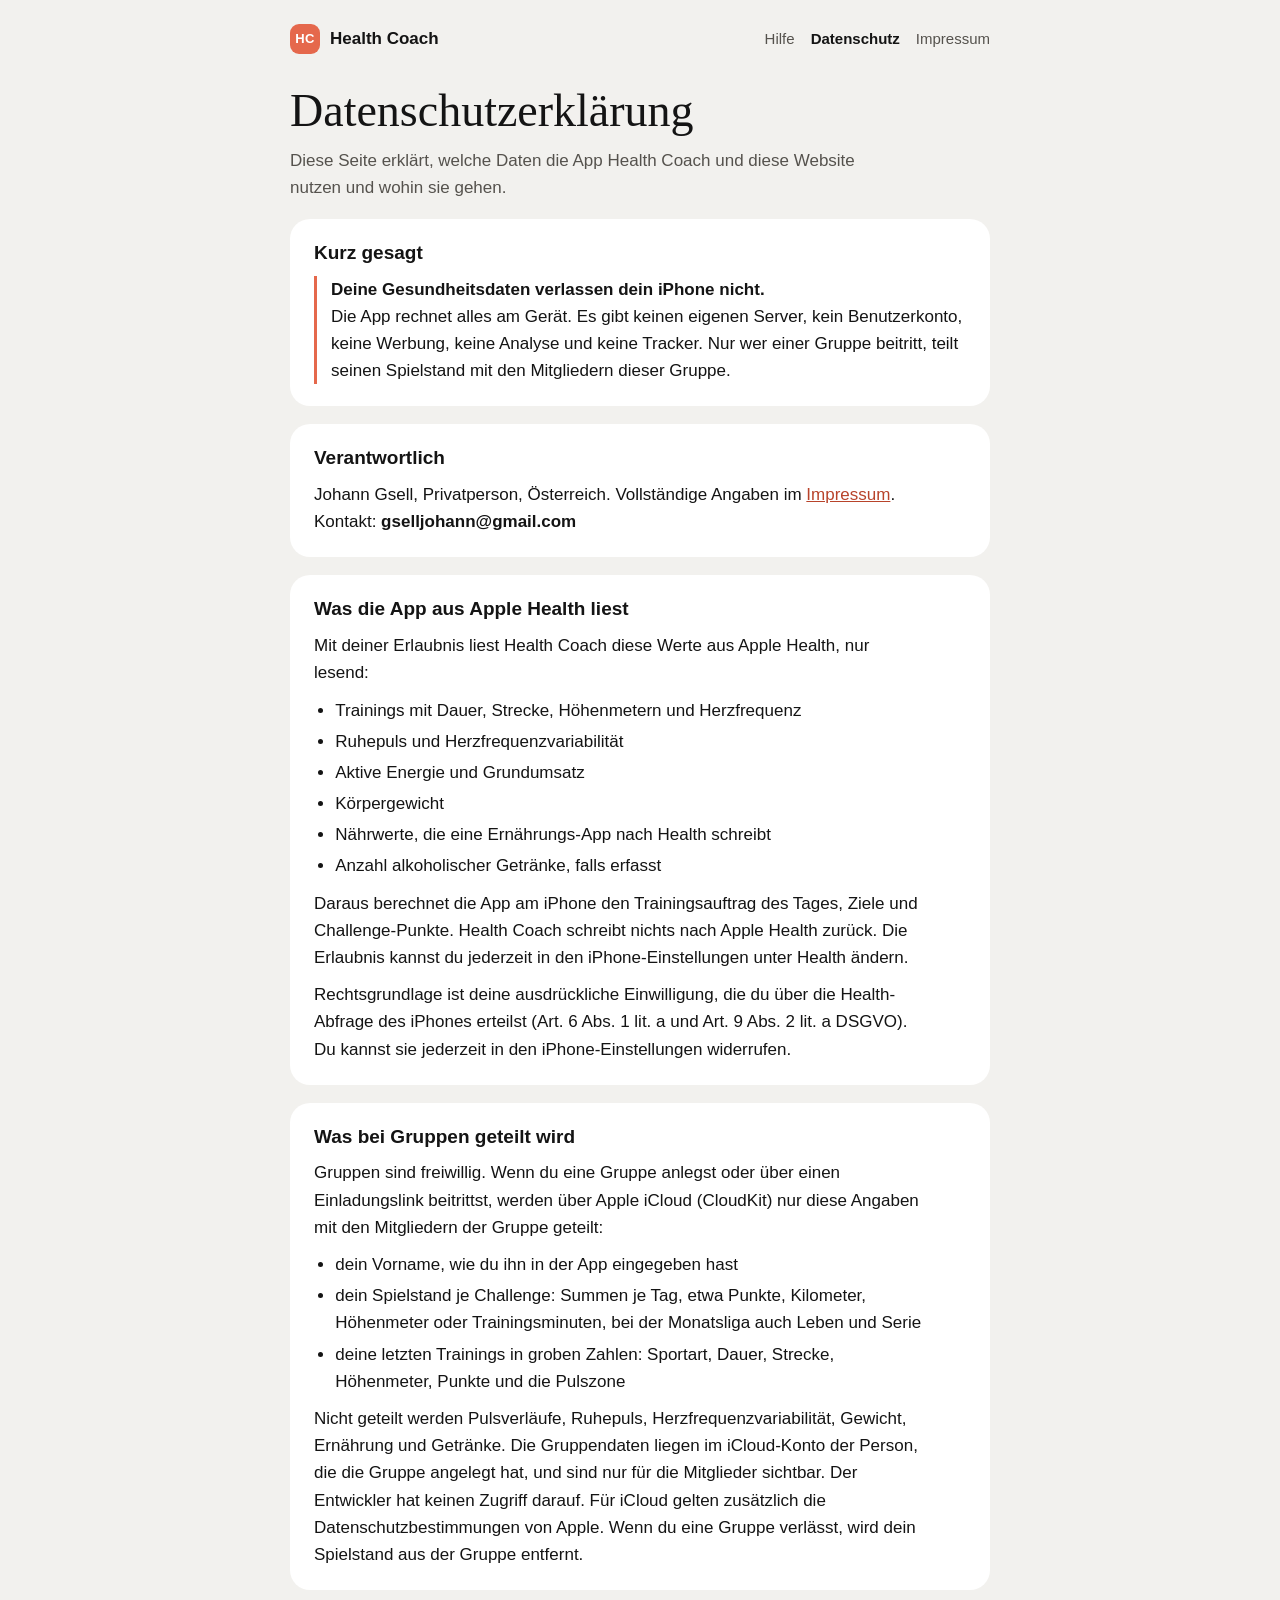
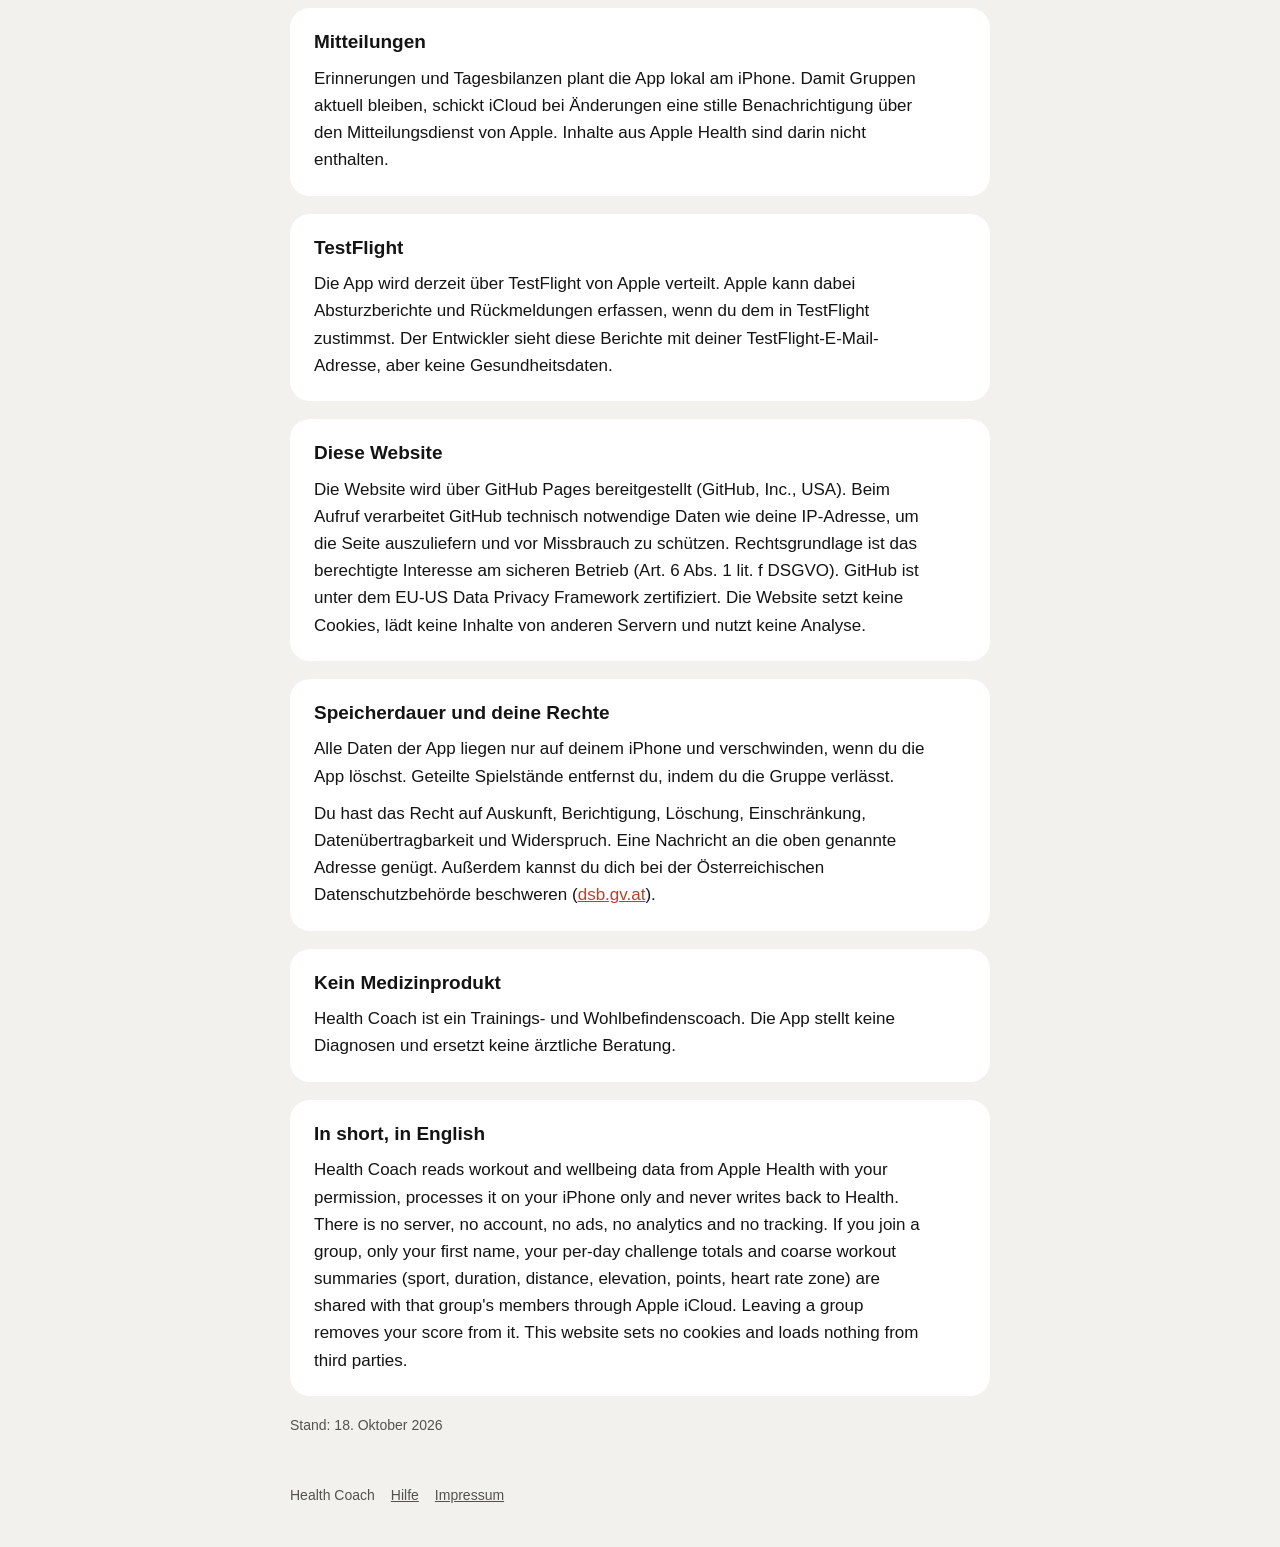
==== datenschutz.html @ 1bf3b1d5 "Website: Hilfe, Datenschutz, Impressum Co-Authored-By: Claude Opus 5.5 <noreply@anthropic.com>" ====
<!doctype html>
<html lang="de">
<head>
<meta charset="utf-8">
<meta name="viewport" content="width=device-width, initial-scale=1, viewport-fit=cover">
<title>Datenschutz · Health Coach</title>
<meta name="description" content="Datenschutzerklärung der App Health Coach.">
<link rel="stylesheet" href="style.css">
</head>
<body>
<div class="top">
  <a class="brand" href="./"><span>HC</span>Health Coach</a>
  <nav aria-label="Seiten">
    <a href="./">Hilfe</a>
    <a href="datenschutz.html" aria-current="page">Datenschutz</a>
    <a href="impressum.html">Impressum</a>
  </nav>
</div>

<main>
  <header class="page">
    <h1>Datenschutzerklärung</h1>
    <p class="lead">Diese Seite erklärt, welche Daten die App Health Coach und diese Website nutzen und wohin sie gehen.</p>
  </header>

  <section>
    <h2>Kurz gesagt</h2>
    <div class="short">
      <strong>Deine Gesundheitsdaten verlassen dein iPhone nicht.</strong>
      Die App rechnet alles am Gerät. Es gibt keinen eigenen Server, kein Benutzerkonto, keine Werbung, keine Analyse und keine Tracker. Nur wer einer Gruppe beitritt, teilt seinen Spielstand mit den Mitgliedern dieser Gruppe.
    </div>
  </section>

  <section>
    <h2>Verantwortlich</h2>
    <p>Johann Gsell, Privatperson, Österreich. Vollständige Angaben im <a href="impressum.html">Impressum</a>.<br>Kontakt: <span class="mail">gselljohann@gmail.com</span></p>
  </section>

  <section>
    <h2>Was die App aus Apple Health liest</h2>
    <p>Mit deiner Erlaubnis liest Health Coach diese Werte aus Apple Health, nur lesend:</p>
    <ul>
      <li>Trainings mit Dauer, Strecke, Höhenmetern und Herzfrequenz</li>
      <li>Ruhepuls und Herzfrequenzvariabilität</li>
      <li>Aktive Energie und Grundumsatz</li>
      <li>Körpergewicht</li>
      <li>Nährwerte, die eine Ernährungs-App nach Health schreibt</li>
      <li>Anzahl alkoholischer Getränke, falls erfasst</li>
    </ul>
    <p>Daraus berechnet die App am iPhone den Trainingsauftrag des Tages, Ziele und Challenge-Punkte. Health Coach schreibt nichts nach Apple Health zurück. Die Erlaubnis kannst du jederzeit in den iPhone-Einstellungen unter Health ändern.</p>
    <p>Rechtsgrundlage ist deine ausdrückliche Einwilligung, die du über die Health-Abfrage des iPhones erteilst (Art. 6 Abs. 1 lit. a und Art. 9 Abs. 2 lit. a DSGVO). Du kannst sie jederzeit in den iPhone-Einstellungen widerrufen.</p>
  </section>

  <section>
    <h2>Was bei Gruppen geteilt wird</h2>
    <p>Gruppen sind freiwillig. Wenn du eine Gruppe anlegst oder über einen Einladungslink beitrittst, werden über Apple iCloud (CloudKit) nur diese Angaben mit den Mitgliedern der Gruppe geteilt:</p>
    <ul>
      <li>dein Vorname, wie du ihn in der App eingegeben hast</li>
      <li>dein Spielstand je Challenge: Summen je Tag, etwa Punkte, Kilometer, Höhenmeter oder Trainingsminuten, bei der Monatsliga auch Leben und Serie</li>
      <li>deine letzten Trainings in groben Zahlen: Sportart, Dauer, Strecke, Höhenmeter, Punkte und die Pulszone</li>
    </ul>
    <p>Nicht geteilt werden Pulsverläufe, Ruhepuls, Herzfrequenzvariabilität, Gewicht, Ernährung und Getränke. Die Gruppendaten liegen im iCloud-Konto der Person, die die Gruppe angelegt hat, und sind nur für die Mitglieder sichtbar. Der Entwickler hat keinen Zugriff darauf. Für iCloud gelten zusätzlich die Datenschutzbestimmungen von Apple. Wenn du eine Gruppe verlässt, wird dein Spielstand aus der Gruppe entfernt.</p>
  </section>

  <section>
    <h2>Mitteilungen</h2>
    <p>Erinnerungen und Tagesbilanzen plant die App lokal am iPhone. Damit Gruppen aktuell bleiben, schickt iCloud bei Änderungen eine stille Benachrichtigung über den Mitteilungsdienst von Apple. Inhalte aus Apple Health sind darin nicht enthalten.</p>
  </section>

  <section>
    <h2>TestFlight</h2>
    <p>Die App wird derzeit über TestFlight von Apple verteilt. Apple kann dabei Absturzberichte und Rückmeldungen erfassen, wenn du dem in TestFlight zustimmst. Der Entwickler sieht diese Berichte mit deiner TestFlight-E-Mail-Adresse, aber keine Gesundheitsdaten.</p>
  </section>

  <section>
    <h2>Diese Website</h2>
    <p>Die Website wird über GitHub Pages bereitgestellt (GitHub, Inc., USA). Beim Aufruf verarbeitet GitHub technisch notwendige Daten wie deine IP-Adresse, um die Seite auszuliefern und vor Missbrauch zu schützen. Rechtsgrundlage ist das berechtigte Interesse am sicheren Betrieb (Art. 6 Abs. 1 lit. f DSGVO). GitHub ist unter dem EU-US Data Privacy Framework zertifiziert. Die Website setzt keine Cookies, lädt keine Inhalte von anderen Servern und nutzt keine Analyse.</p>
  </section>

  <section>
    <h2>Speicherdauer und deine Rechte</h2>
    <p>Alle Daten der App liegen nur auf deinem iPhone und verschwinden, wenn du die App löschst. Geteilte Spielstände entfernst du, indem du die Gruppe verlässt.</p>
    <p>Du hast das Recht auf Auskunft, Berichtigung, Löschung, Einschränkung, Datenübertragbarkeit und Widerspruch. Eine Nachricht an die oben genannte Adresse genügt. Außerdem kannst du dich bei der Österreichischen Datenschutzbehörde beschweren (<a href="https://www.dsb.gv.at">dsb.gv.at</a>).</p>
  </section>

  <section>
    <h2>Kein Medizinprodukt</h2>
    <p>Health Coach ist ein Trainings- und Wohlbefindenscoach. Die App stellt keine Diagnosen und ersetzt keine ärztliche Beratung.</p>
  </section>

  <section>
    <h2>In short, in English</h2>
    <p>Health Coach reads workout and wellbeing data from Apple Health with your permission, processes it on your iPhone only and never writes back to Health. There is no server, no account, no ads, no analytics and no tracking. If you join a group, only your first name, your per-day challenge totals and coarse workout summaries (sport, duration, distance, elevation, points, heart rate zone) are shared with that group's members through Apple iCloud. Leaving a group removes your score from it. This website sets no cookies and loads nothing from third parties.</p>
  </section>

  <p style="color: var(--ink2); font-size: 14px;">Stand: 18. Oktober 2026</p>
</main>

<footer>
  <span>Health Coach</span>
  <a href="./">Hilfe</a>
  <a href="impressum.html">Impressum</a>
</footer>
</body>
</html>
---- style.css ----
/* Health Coach: ruhige Dokumentseiten in den Farben der App. Nur Systemschriften,
   nichts wird von fremden Servern geladen. */
:root {
  --ground: #F2F1EE;
  --surface: #FFFFFF;
  --ink: #141414;
  --ink2: #55524D;
  --line: #E2DFD9;
  --coral: #E5684C;
  --coral-ink: #B8432A;
  --display: ui-serif, "New York", Georgia, "Times New Roman", serif;
  --body: -apple-system, BlinkMacSystemFont, "Segoe UI", Roboto, "Helvetica Neue", sans-serif;
  color-scheme: light;
}
@media (prefers-color-scheme: dark) {
  :root { --ground: #0F0F0F; --surface: #1C1B1A; --ink: #F3F1ED; --ink2: #ABA69E; --line: #2E2C29; --coral: #F07A5F; --coral-ink: #F59A84; color-scheme: dark; }
}

* { box-sizing: border-box; }
html { -webkit-text-size-adjust: 100%; }
body {
  margin: 0;
  background: var(--ground);
  color: var(--ink);
  font: 400 17px/1.6 var(--body);
  padding-left: max(16px, env(safe-area-inset-left, 0px));
  padding-right: max(16px, env(safe-area-inset-right, 0px));
}
main, .top, footer { max-width: 700px; margin: 0 auto; }
.top { display: flex; align-items: center; justify-content: space-between; gap: 12px; flex-wrap: wrap; padding-block: 24px 8px; }
.brand { display: flex; align-items: center; gap: 10px; font-weight: 600; color: var(--ink); text-decoration: none; }
.brand span { width: 30px; height: 30px; border-radius: 9px; background: var(--coral); color: #fff; display: grid; place-items: center; font-size: 13px; letter-spacing: .02em; }
nav { display: flex; gap: 16px; flex-wrap: wrap; font-size: 15px; }
nav a { color: var(--ink2); text-decoration: none; }
nav a[aria-current="page"] { color: var(--ink); font-weight: 600; }
nav a:hover, nav a:focus-visible { color: var(--coral-ink); }
main { display: grid; gap: 18px; padding-block: 24px 40px; }
header.page { display: grid; gap: 10px; }
h1 { font: 500 clamp(32px, 7vw, 46px)/1.1 var(--display); margin: 0; text-wrap: balance; }
.lead { color: var(--ink2); margin: 0; max-width: 62ch; }
section { background: var(--surface); border-radius: 20px; padding: 22px 24px; display: grid; gap: 10px; min-width: 0; }
h2 { font: 600 19px/1.3 var(--body); margin: 0; text-wrap: balance; }
h3 { font: 600 16px/1.35 var(--body); margin: 6px 0 0; }
p, ul, ol, dl { margin: 0; max-width: 65ch; }
ul, ol { padding-left: 1.25em; display: grid; gap: 4px; }
a { color: var(--coral-ink); }
a:focus-visible { outline: 2px solid var(--coral); outline-offset: 2px; border-radius: 4px; }
.short { border-left: 3px solid var(--coral); padding-left: 14px; }
.short strong { display: block; }
.mail { font-weight: 600; user-select: all; }
dl { display: grid; grid-template-columns: max-content 1fr; gap: 6px 16px; }
dt { color: var(--ink2); }
dd { margin: 0; }
footer { color: var(--ink2); font-size: 14px; padding-block: 8px 40px; display: flex; gap: 16px; flex-wrap: wrap; }
footer a { color: var(--ink2); }
@media (max-width: 480px) {
  section { padding: 18px; border-radius: 16px; }
  dl { grid-template-columns: 1fr; gap: 2px; }
  dd { margin-bottom: 8px; }
}
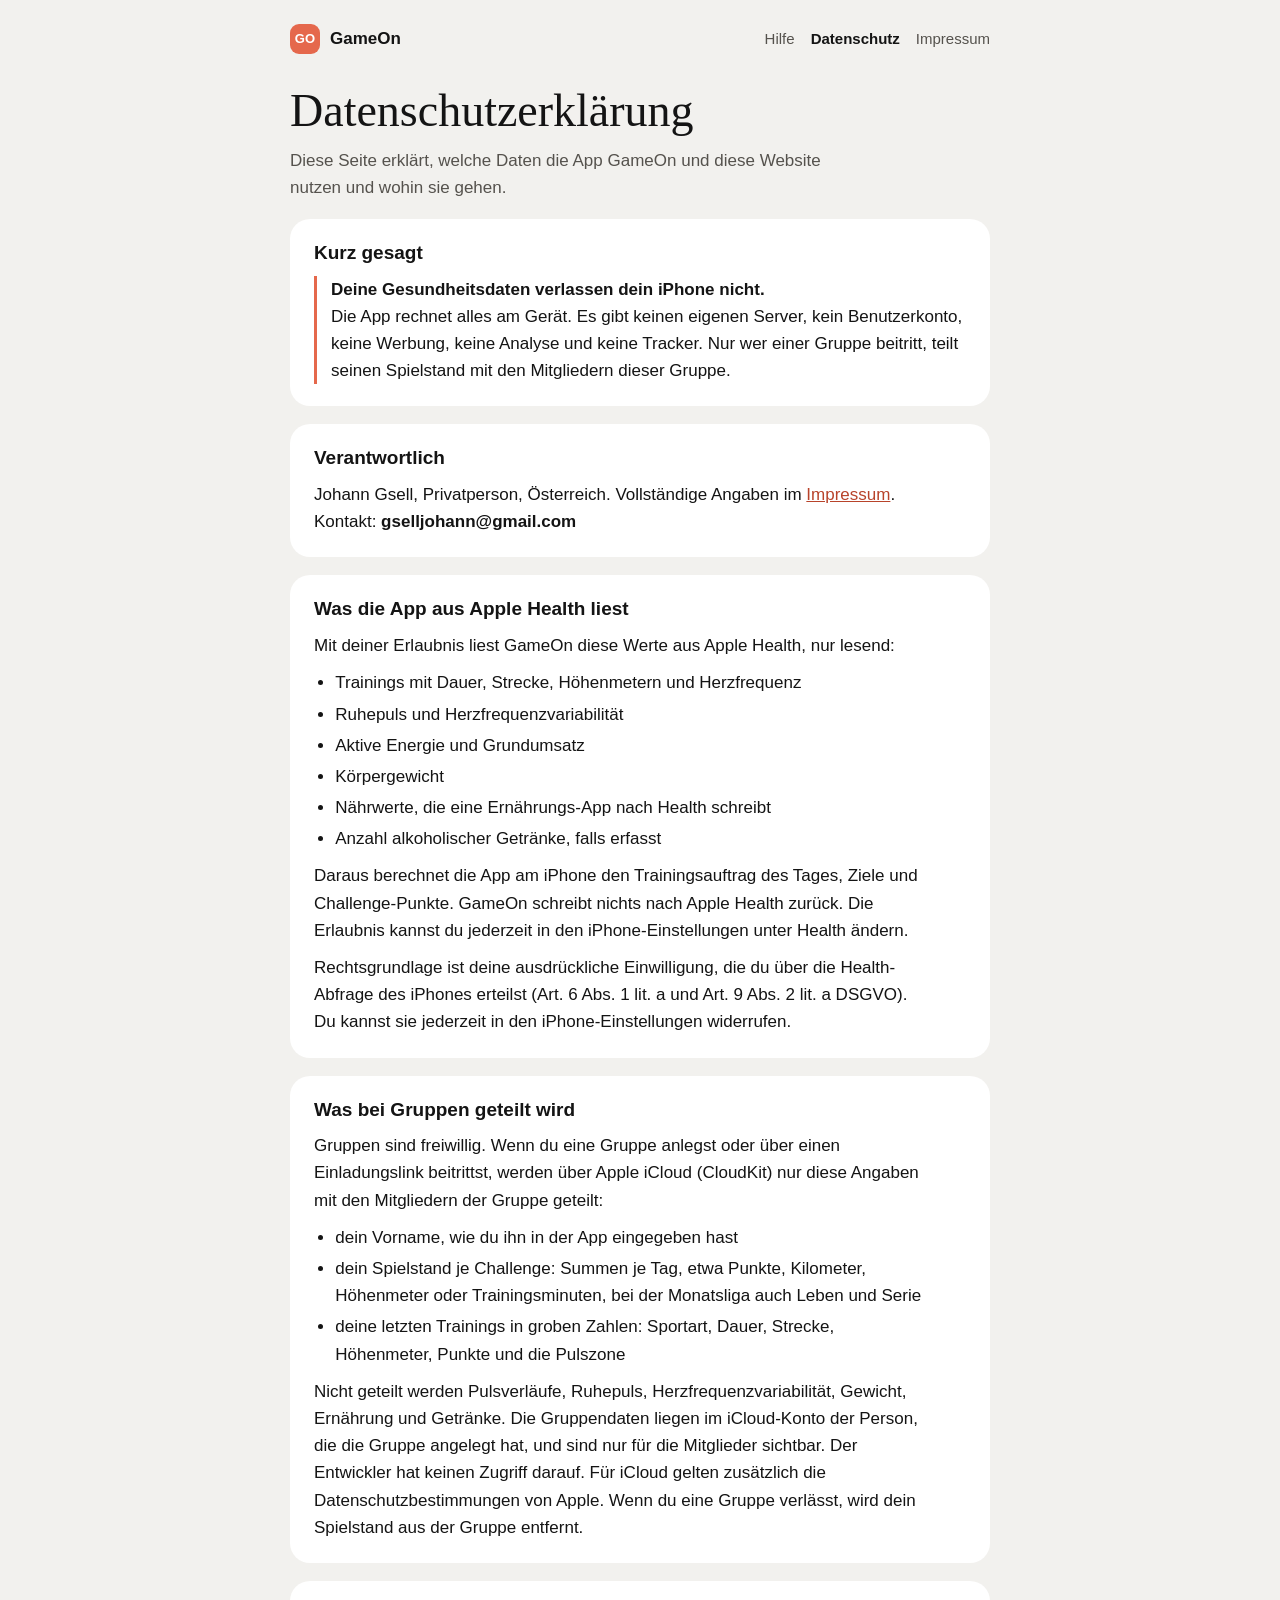
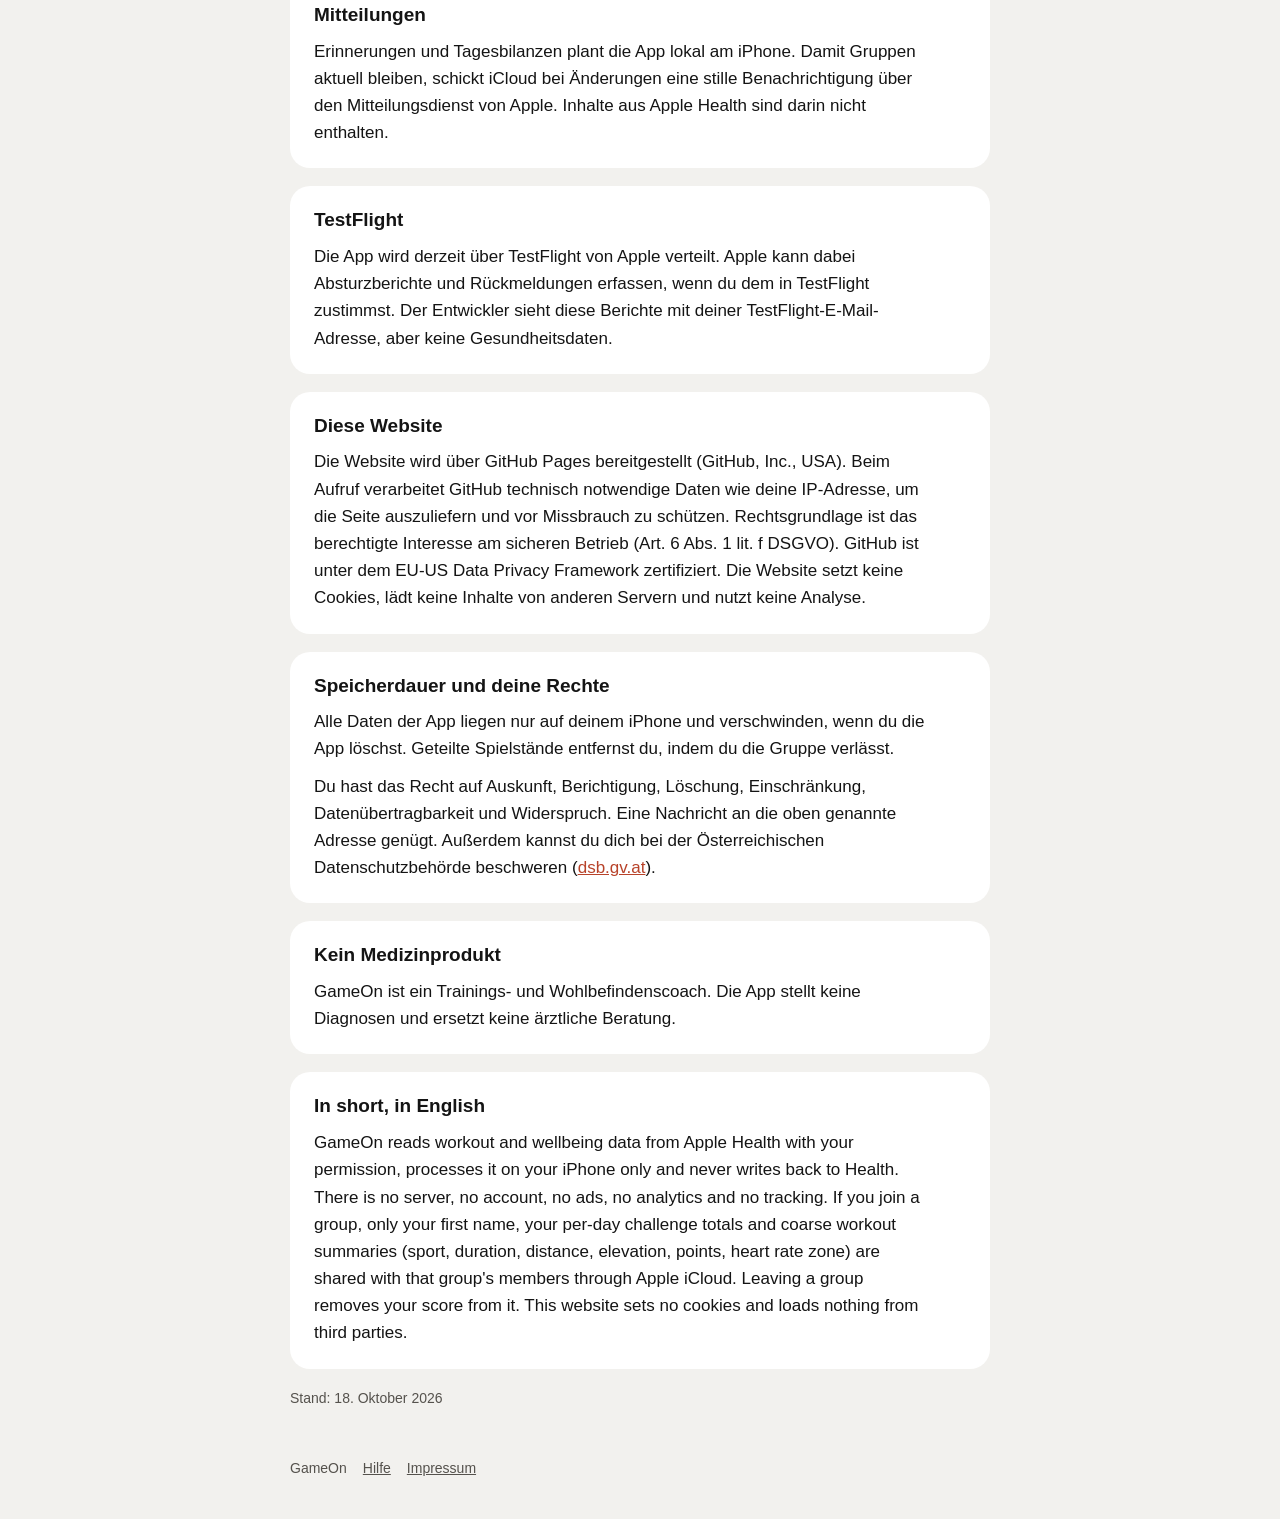
==== commit 102dde18: "Umbenannt in GameOn Co-Authored-By: Claude Opus 5.5 <noreply@anthropic.com>" ====
--- a/datenschutz.html
+++ b/datenschutz.html
@@ -3,13 +3,13 @@
 <head>
 <meta charset="utf-8">
 <meta name="viewport" content="width=device-width, initial-scale=1, viewport-fit=cover">
-<title>Datenschutz · Health Coach</title>
-<meta name="description" content="Datenschutzerklärung der App Health Coach.">
+<title>Datenschutz · GameOn</title>
+<meta name="description" content="Datenschutzerklärung der App GameOn.">
 <link rel="stylesheet" href="style.css">
 </head>
 <body>
 <div class="top">
-  <a class="brand" href="./"><span>HC</span>Health Coach</a>
+  <a class="brand" href="./"><span>GO</span>GameOn</a>
   <nav aria-label="Seiten">
     <a href="./">Hilfe</a>
     <a href="datenschutz.html" aria-current="page">Datenschutz</a>
@@ -20,7 +20,7 @@
 <main>
   <header class="page">
     <h1>Datenschutzerklärung</h1>
-    <p class="lead">Diese Seite erklärt, welche Daten die App Health Coach und diese Website nutzen und wohin sie gehen.</p>
+    <p class="lead">Diese Seite erklärt, welche Daten die App GameOn und diese Website nutzen und wohin sie gehen.</p>
   </header>
 
   <section>
@@ -38,7 +38,7 @@
 
   <section>
     <h2>Was die App aus Apple Health liest</h2>
-    <p>Mit deiner Erlaubnis liest Health Coach diese Werte aus Apple Health, nur lesend:</p>
+    <p>Mit deiner Erlaubnis liest GameOn diese Werte aus Apple Health, nur lesend:</p>
     <ul>
       <li>Trainings mit Dauer, Strecke, Höhenmetern und Herzfrequenz</li>
       <li>Ruhepuls und Herzfrequenzvariabilität</li>
@@ -47,7 +47,7 @@
       <li>Nährwerte, die eine Ernährungs-App nach Health schreibt</li>
       <li>Anzahl alkoholischer Getränke, falls erfasst</li>
     </ul>
-    <p>Daraus berechnet die App am iPhone den Trainingsauftrag des Tages, Ziele und Challenge-Punkte. Health Coach schreibt nichts nach Apple Health zurück. Die Erlaubnis kannst du jederzeit in den iPhone-Einstellungen unter Health ändern.</p>
+    <p>Daraus berechnet die App am iPhone den Trainingsauftrag des Tages, Ziele und Challenge-Punkte. GameOn schreibt nichts nach Apple Health zurück. Die Erlaubnis kannst du jederzeit in den iPhone-Einstellungen unter Health ändern.</p>
     <p>Rechtsgrundlage ist deine ausdrückliche Einwilligung, die du über die Health-Abfrage des iPhones erteilst (Art. 6 Abs. 1 lit. a und Art. 9 Abs. 2 lit. a DSGVO). Du kannst sie jederzeit in den iPhone-Einstellungen widerrufen.</p>
   </section>
 
@@ -85,19 +85,19 @@
 
   <section>
     <h2>Kein Medizinprodukt</h2>
-    <p>Health Coach ist ein Trainings- und Wohlbefindenscoach. Die App stellt keine Diagnosen und ersetzt keine ärztliche Beratung.</p>
+    <p>GameOn ist ein Trainings- und Wohlbefindenscoach. Die App stellt keine Diagnosen und ersetzt keine ärztliche Beratung.</p>
   </section>
 
   <section>
     <h2>In short, in English</h2>
-    <p>Health Coach reads workout and wellbeing data from Apple Health with your permission, processes it on your iPhone only and never writes back to Health. There is no server, no account, no ads, no analytics and no tracking. If you join a group, only your first name, your per-day challenge totals and coarse workout summaries (sport, duration, distance, elevation, points, heart rate zone) are shared with that group's members through Apple iCloud. Leaving a group removes your score from it. This website sets no cookies and loads nothing from third parties.</p>
+    <p>GameOn reads workout and wellbeing data from Apple Health with your permission, processes it on your iPhone only and never writes back to Health. There is no server, no account, no ads, no analytics and no tracking. If you join a group, only your first name, your per-day challenge totals and coarse workout summaries (sport, duration, distance, elevation, points, heart rate zone) are shared with that group's members through Apple iCloud. Leaving a group removes your score from it. This website sets no cookies and loads nothing from third parties.</p>
   </section>
 
   <p style="color: var(--ink2); font-size: 14px;">Stand: 18. Oktober 2026</p>
 </main>
 
 <footer>
-  <span>Health Coach</span>
+  <span>GameOn</span>
   <a href="./">Hilfe</a>
   <a href="impressum.html">Impressum</a>
 </footer>
--- a/style.css
+++ b/style.css
@@ -1,4 +1,4 @@
-/* Health Coach: ruhige Dokumentseiten in den Farben der App. Nur Systemschriften,
+/* GameOn: ruhige Dokumentseiten in den Farben der App. Nur Systemschriften,
    nichts wird von fremden Servern geladen. */
 :root {
   --ground: #F2F1EE;
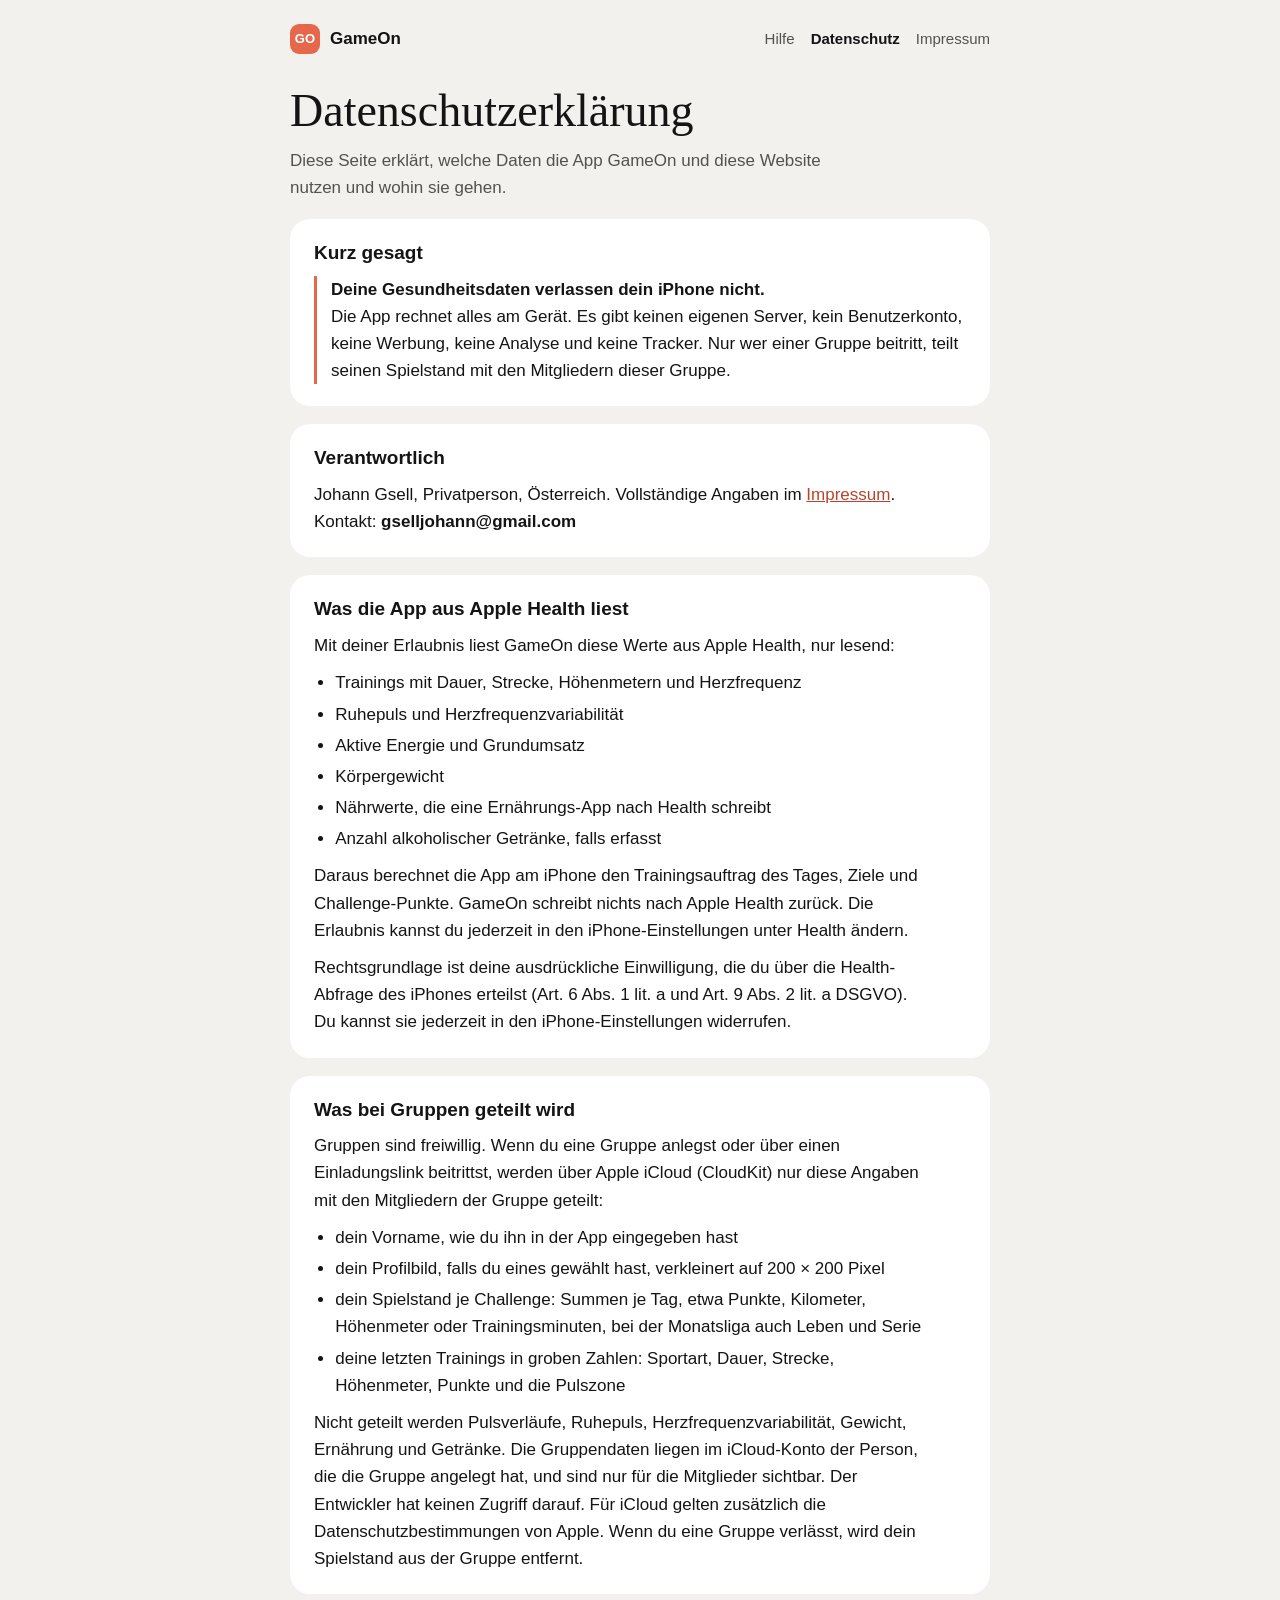
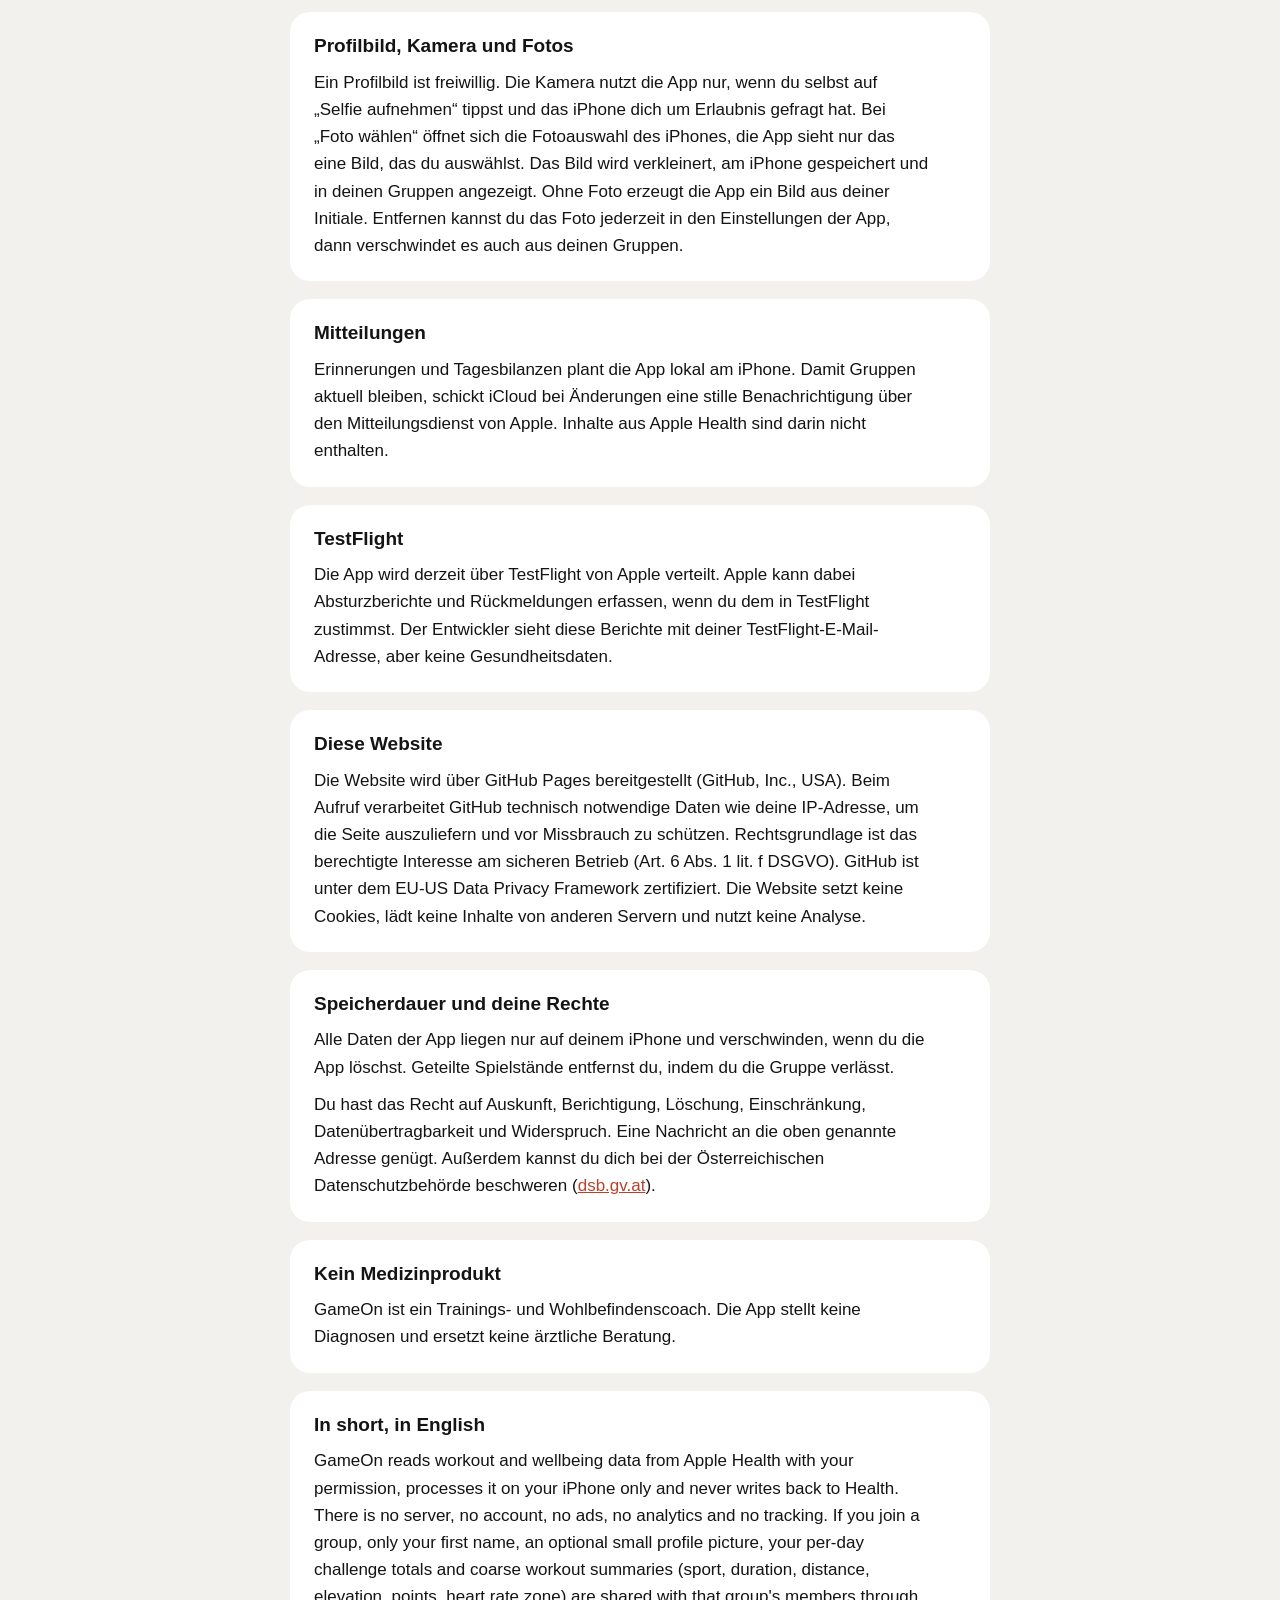
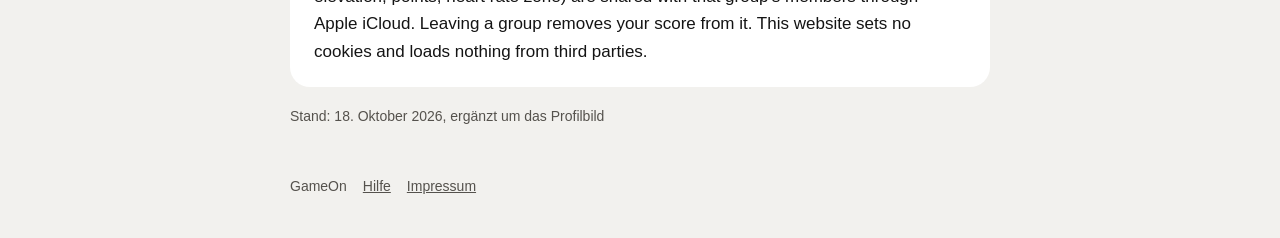
==== commit 08aa2115: "Datenschutz: Profilbild, Kamera und Fotos Co-Authored-By: Claude Opus 5.5 <noreply@anthropic.com>" ====
--- a/datenschutz.html
+++ b/datenschutz.html
@@ -56,10 +56,16 @@
     <p>Gruppen sind freiwillig. Wenn du eine Gruppe anlegst oder über einen Einladungslink beitrittst, werden über Apple iCloud (CloudKit) nur diese Angaben mit den Mitgliedern der Gruppe geteilt:</p>
     <ul>
       <li>dein Vorname, wie du ihn in der App eingegeben hast</li>
+      <li>dein Profilbild, falls du eines gewählt hast, verkleinert auf 200 × 200 Pixel</li>
       <li>dein Spielstand je Challenge: Summen je Tag, etwa Punkte, Kilometer, Höhenmeter oder Trainingsminuten, bei der Monatsliga auch Leben und Serie</li>
       <li>deine letzten Trainings in groben Zahlen: Sportart, Dauer, Strecke, Höhenmeter, Punkte und die Pulszone</li>
     </ul>
     <p>Nicht geteilt werden Pulsverläufe, Ruhepuls, Herzfrequenzvariabilität, Gewicht, Ernährung und Getränke. Die Gruppendaten liegen im iCloud-Konto der Person, die die Gruppe angelegt hat, und sind nur für die Mitglieder sichtbar. Der Entwickler hat keinen Zugriff darauf. Für iCloud gelten zusätzlich die Datenschutzbestimmungen von Apple. Wenn du eine Gruppe verlässt, wird dein Spielstand aus der Gruppe entfernt.</p>
+  </section>
+
+  <section>
+    <h2>Profilbild, Kamera und Fotos</h2>
+    <p>Ein Profilbild ist freiwillig. Die Kamera nutzt die App nur, wenn du selbst auf „Selfie aufnehmen“ tippst und das iPhone dich um Erlaubnis gefragt hat. Bei „Foto wählen“ öffnet sich die Fotoauswahl des iPhones, die App sieht nur das eine Bild, das du auswählst. Das Bild wird verkleinert, am iPhone gespeichert und in deinen Gruppen angezeigt. Ohne Foto erzeugt die App ein Bild aus deiner Initiale. Entfernen kannst du das Foto jederzeit in den Einstellungen der App, dann verschwindet es auch aus deinen Gruppen.</p>
   </section>
 
   <section>
@@ -90,10 +96,10 @@
 
   <section>
     <h2>In short, in English</h2>
-    <p>GameOn reads workout and wellbeing data from Apple Health with your permission, processes it on your iPhone only and never writes back to Health. There is no server, no account, no ads, no analytics and no tracking. If you join a group, only your first name, your per-day challenge totals and coarse workout summaries (sport, duration, distance, elevation, points, heart rate zone) are shared with that group's members through Apple iCloud. Leaving a group removes your score from it. This website sets no cookies and loads nothing from third parties.</p>
+    <p>GameOn reads workout and wellbeing data from Apple Health with your permission, processes it on your iPhone only and never writes back to Health. There is no server, no account, no ads, no analytics and no tracking. If you join a group, only your first name, an optional small profile picture, your per-day challenge totals and coarse workout summaries (sport, duration, distance, elevation, points, heart rate zone) are shared with that group's members through Apple iCloud. Leaving a group removes your score from it. This website sets no cookies and loads nothing from third parties.</p>
   </section>
 
-  <p style="color: var(--ink2); font-size: 14px;">Stand: 18. Oktober 2026</p>
+  <p style="color: var(--ink2); font-size: 14px;">Stand: 18. Oktober 2026, ergänzt um das Profilbild</p>
 </main>
 
 <footer>
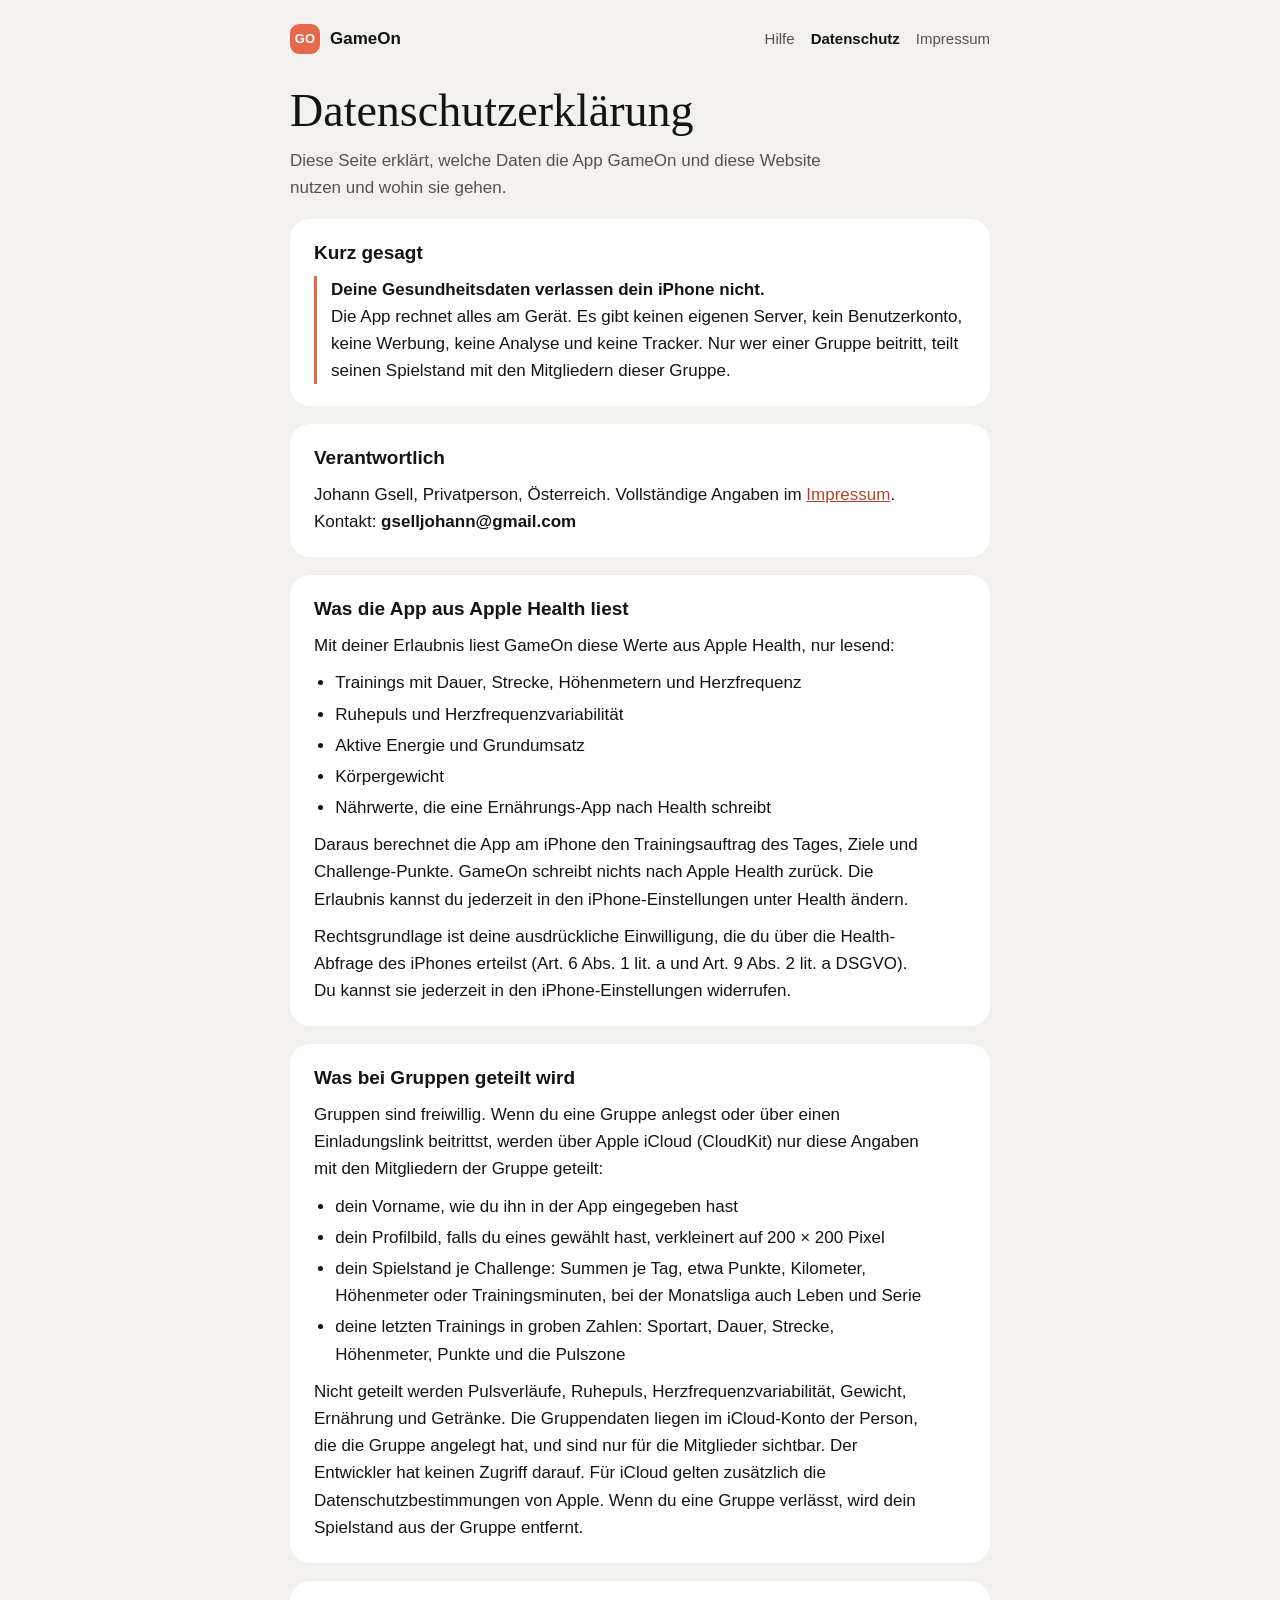
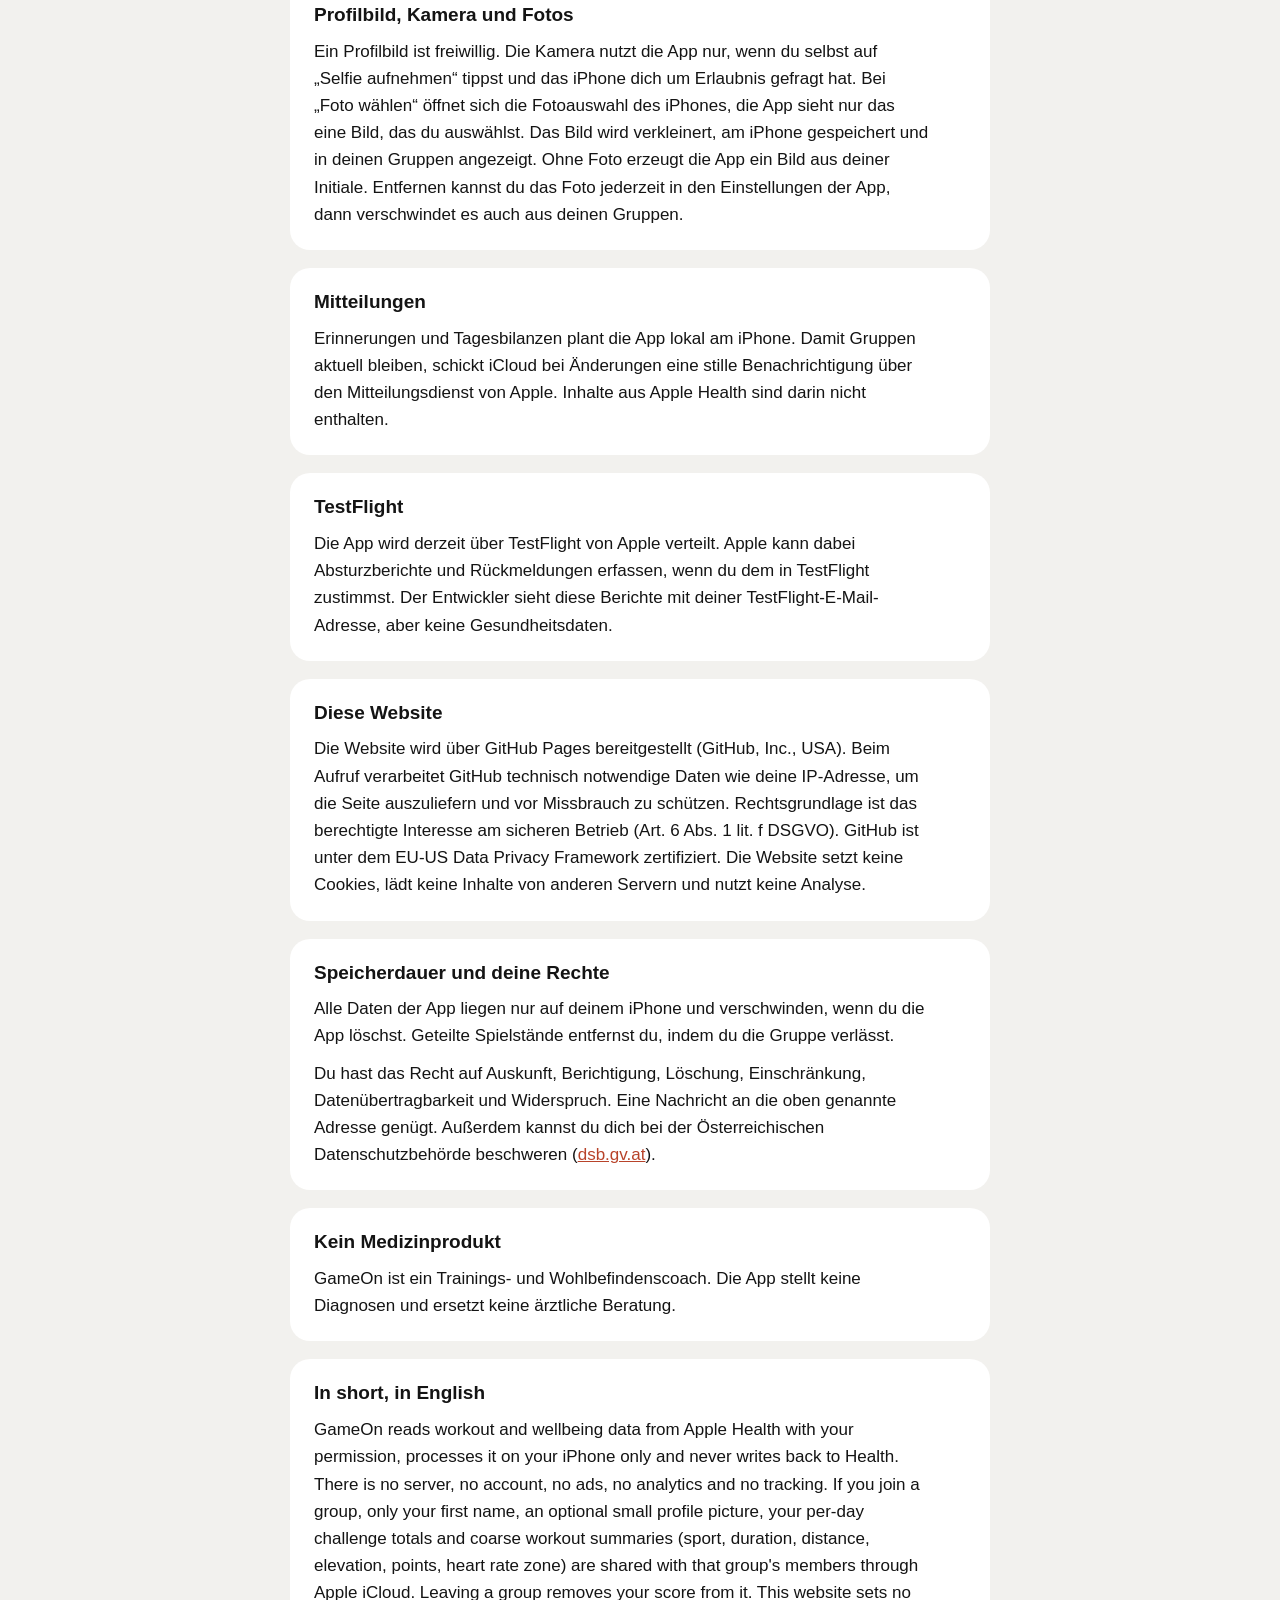
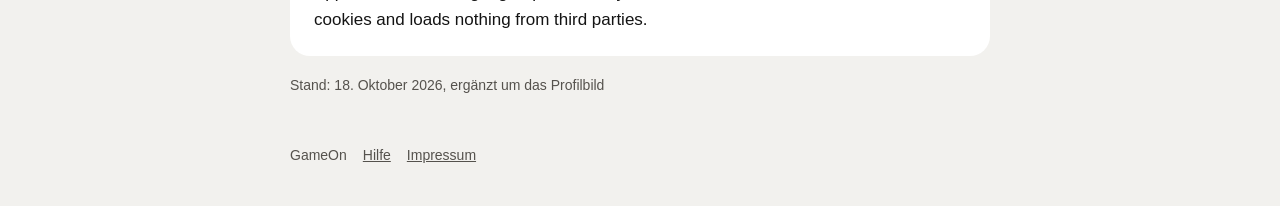
==== commit 64581b5d: "Datenschutz: Getränke werden nicht mehr gelesen Co-Authored-By: Claude Opus 5.5 <noreply@anthropic.c" ====
--- a/datenschutz.html
+++ b/datenschutz.html
@@ -45,7 +45,6 @@
       <li>Aktive Energie und Grundumsatz</li>
       <li>Körpergewicht</li>
       <li>Nährwerte, die eine Ernährungs-App nach Health schreibt</li>
-      <li>Anzahl alkoholischer Getränke, falls erfasst</li>
     </ul>
     <p>Daraus berechnet die App am iPhone den Trainingsauftrag des Tages, Ziele und Challenge-Punkte. GameOn schreibt nichts nach Apple Health zurück. Die Erlaubnis kannst du jederzeit in den iPhone-Einstellungen unter Health ändern.</p>
     <p>Rechtsgrundlage ist deine ausdrückliche Einwilligung, die du über die Health-Abfrage des iPhones erteilst (Art. 6 Abs. 1 lit. a und Art. 9 Abs. 2 lit. a DSGVO). Du kannst sie jederzeit in den iPhone-Einstellungen widerrufen.</p>
